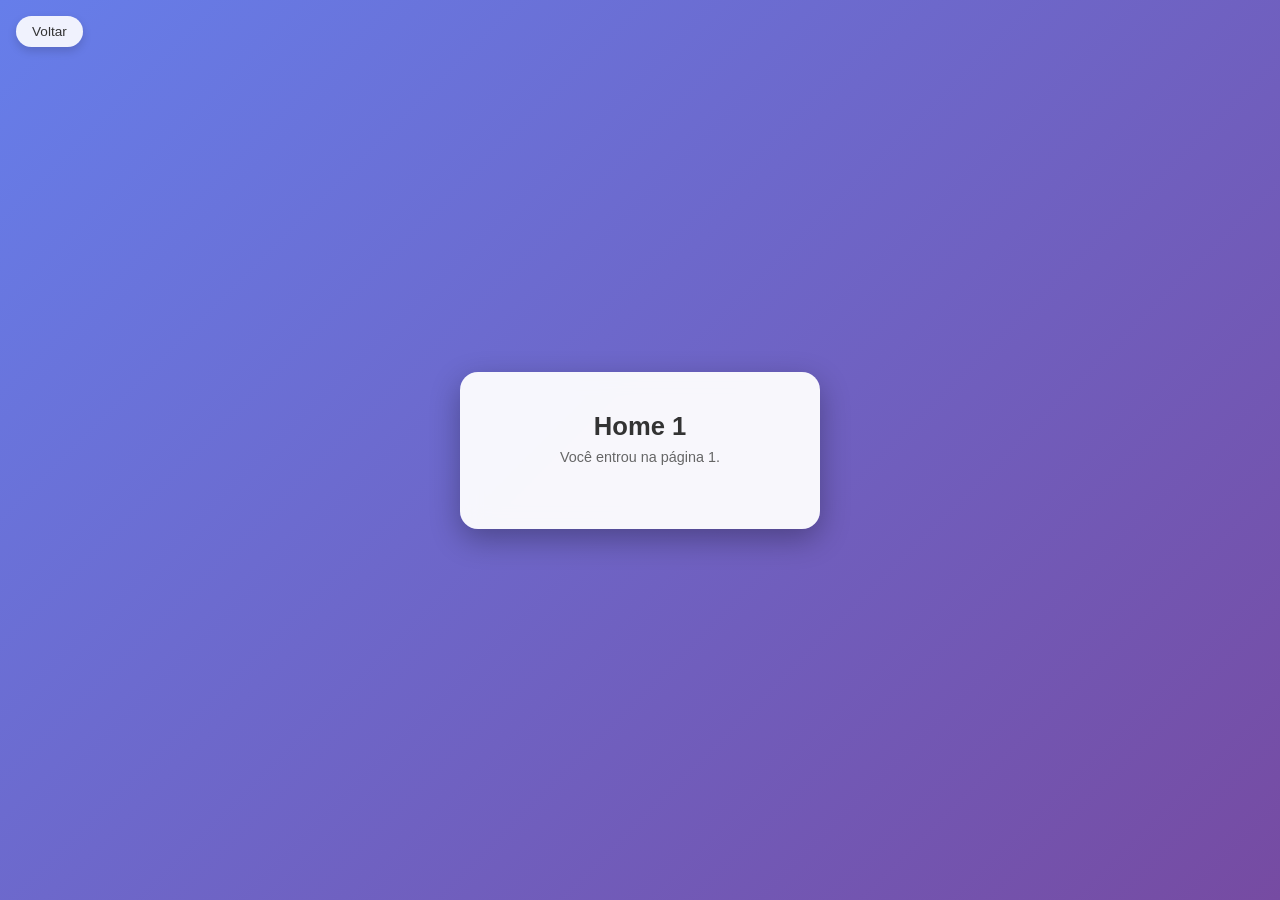
==== login_local/home1.html @ 9f34193f "feat: Adição do botão de voltar" ====
<!DOCTYPE html>
<html lang="pt-BR">
<head>
  <meta charset="UTF-8" />
  <title>Home 1</title>
  <link rel="stylesheet" href="style.css" />
</head>
<body>
  <a href="login.html" class="back-btn">Voltar</a>
  <div class="login-card">
    <h2>Home 1</h2>
    <p>Você entrou na página 1.</p>
  </div>
</body>
</html>
---- login_local/style.css ----
* {
  margin: 0;
  padding: 0;
  box-sizing: border-box;
}

body {
  font-family: "Segoe UI", sans-serif;
  background: linear-gradient(135deg, #667eea 0%, #764ba2 100%);
  height: 100vh;
  display: flex;
  justify-content: center;
  align-items: center;
  overflow: hidden;
}

.login-card {
  width: 360px;
  padding: 40px 30px;
  background: rgba(255, 255, 255, 0.95);
  border-radius: 18px;
  box-shadow: 0 10px 30px rgba(0, 0, 0, 0.3);
  backdrop-filter: blur(10px);
  text-align: center;
  animation: floatUp 1s ease-out forwards;
  opacity: 0;
}

@keyframes floatUp {
  0% {
    transform: translateY(50px) scale(0.95);
    opacity: 0;
  }
  100% {
    transform: translateY(0) scale(1);
    opacity: 1;
  }
}

.login-card h2 {
  margin-bottom: 8px;
  color: #333;
  font-size: 1.6rem;
  font-weight: 600;
}

.login-card p {
  color: #666;
  font-size: 0.9rem;
  margin-bottom: 24px;
}

.input-group {
  margin-bottom: 16px;
  position: relative;
}

.input-group input {
  width: 100%;
  padding: 12px 16px;
  border: none;
  border-bottom: 2px solid #ddd;
  border-radius: 4px;
  background: #f8f9fa;
  font-size: 1rem;
  outline: none;
  transition: all 0.3s ease;
}

.input-group input:focus {
  border-bottom-color: #667eea;
  background: #fff;
  box-shadow: 0 0 0 4px rgba(102, 126, 234, 0.15);
}

.input-group label {
  position: absolute;
  top: 12px;
  left: 16px;
  color: #999;
  font-size: 1rem;
  pointer-events: none;
  transition: all 0.3s ease;
}

.input-group input:focus + label,
.input-group input:not(:placeholder-shown) + label {
  top: -10px;
  font-size: 0.8rem;
  color: #667eea;
}

.btn {
  width: 100%;
  padding: 12px 0;
  margin-top: 10px;
  background: linear-gradient(45deg, #667eea, #764ba2);
  color: white;
  border: none;
  border-radius: 30px;
  font-size: 1rem;
  font-weight: 500;
  cursor: pointer;
  transition: all 0.3s ease;
}

.btn:hover {
  transform: translateY(-2px);
  box-shadow: 0 8px 20px rgba(102, 126, 234, 0.4);
}

.btn:active {
  transform: translateY(0);
}

.links {
  margin-top: 16px;
  font-size: 0.9rem;
}

.links a {
  color: #667eea;
  text-decoration: none;
  margin: 0 8px;
  transition: color 0.2s ease;
}

.links a:hover {
  text-decoration: underline;
}

.msg {
  margin-top: 10px;
  font-size: 0.85rem;
  color: #b00020;
}

/* Admin local */

.admin-box {
  margin-top: 20px;
  padding-top: 12px;
  border-top: 1px solid #eee;
  text-align: left;
}

.admin-box h3 {
  font-size: 0.95rem;
  margin-bottom: 8px;
  color: #444;
}

.btn-small {
  padding: 6px 10px;
  margin-right: 6px;
  margin-bottom: 8px;
  border-radius: 12px;
  border: none;
  background: #e0e7ff;
  color: #333;
  font-size: 0.8rem;
  cursor: pointer;
  transition: background 0.2s ease;
}

.btn-small:hover {
  background: #c7d2ff;
}

.btn-danger {
  background: #fee2e2;
  color: #b91c1c;
}

.btn-danger:hover {
  background: #fecaca;
}

#listaUsuarios {
  list-style: none;
  font-size: 0.8rem;
  margin-top: 6px;
  max-height: 100px;
  overflow-y: auto;
}

#listaUsuarios li {
  color: #555;
}

/* Botão de voltar */

.back-btn {
  position: fixed;
  top: 16px;
  left: 16px;
  padding: 8px 16px;
  background: rgba(255, 255, 255, 0.9);
  border-radius: 999px;
  border: none;
  font-size: 0.85rem;
  color: #333;
  cursor: pointer;
  box-shadow: 0 4px 10px rgba(0, 0, 0, 0.15);
  text-decoration: none;
  transition: background 0.2s ease, transform 0.1s ease;
}

.back-btn:hover {
  background: #eef2ff;
  transform: translateY(-1px);
}
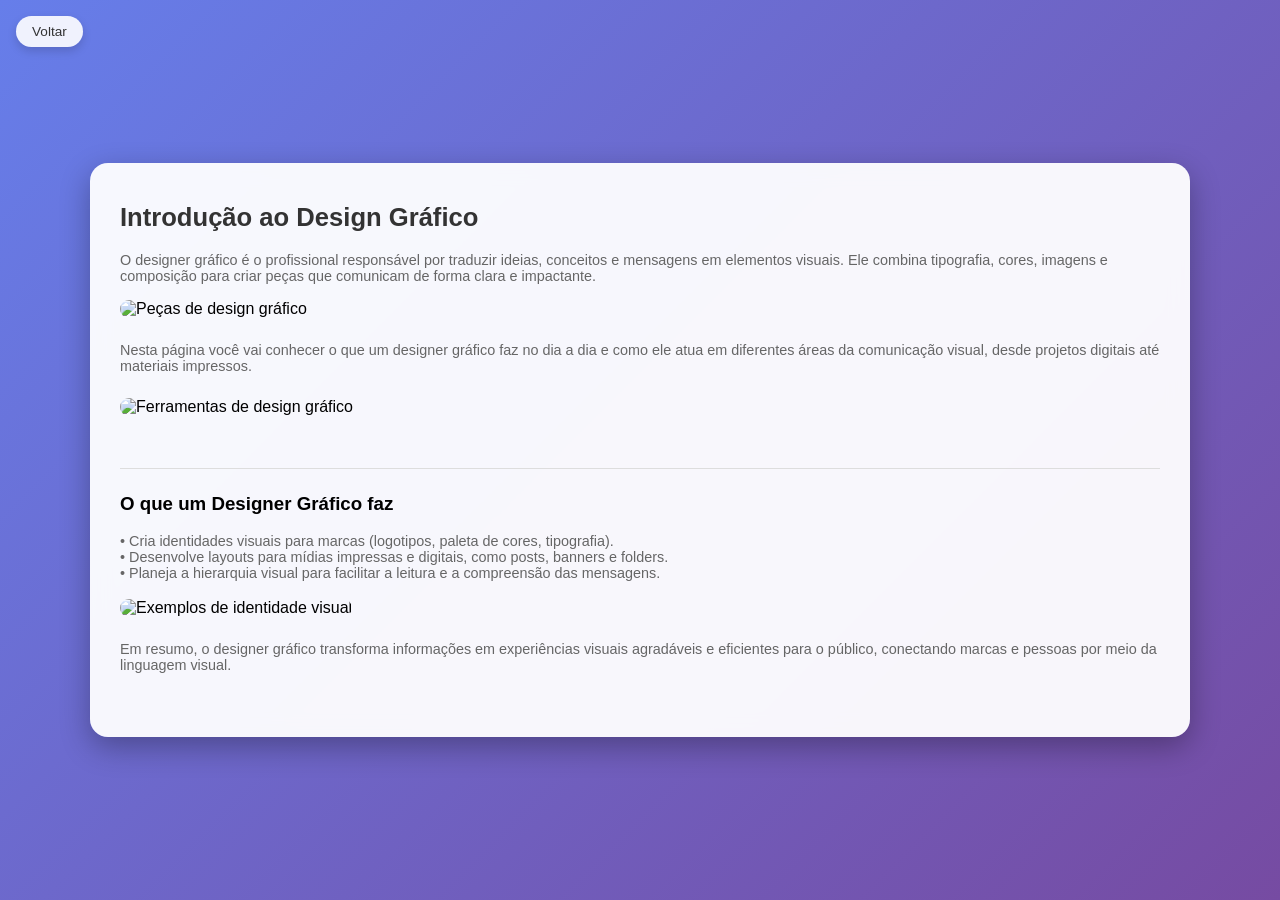
==== commit 3f92378b: "perf : fiz mudanças nos arquivos, onde cada arquivo com nome home teve alterações para melhorar a pa" ====
--- a/login_local/home1.html
+++ b/login_local/home1.html
@@ -2,14 +2,57 @@
 <html lang="pt-BR">
 <head>
   <meta charset="UTF-8" />
-  <title>Home 1</title>
+  <title>Home 1 – Design Gráfico</title>
   <link rel="stylesheet" href="style.css" />
 </head>
 <body>
-  <a href="login.html" class="back-btn">Voltar</a>
-  <div class="login-card">
-    <h2>Home 1</h2>
-    <p>Você entrou na página 1.</p>
+  <a href="index.html" class="back-btn">Voltar</a>
+
+  <div class="login-card home-card">
+    <h2 style="margin-bottom: 20px;">Introdução ao Design Gráfico</h2>
+
+    <p style="margin-bottom: 16px;">
+      O designer gráfico é o profissional responsável por traduzir ideias, conceitos
+      e mensagens em elementos visuais. Ele combina tipografia, cores, imagens e
+      composição para criar peças que comunicam de forma clara e impactante.
+    </p>
+
+    <!-- IMAGEM 1 -->
+    <img src="img/home1-1.jpg"
+         alt="Peças de design gráfico"
+         style="width: 100%; max-height: 260px; object-fit: cover; border-radius: 12px; margin-bottom: 24px;" />
+
+    <p style="margin-bottom: 24px;">
+      Nesta página você vai conhecer o que um designer gráfico faz no dia a dia e
+      como ele atua em diferentes áreas da comunicação visual, desde projetos digitais
+      até materiais impressos.
+    </p>
+
+    <!-- IMAGEM 2 -->
+    <img src="img/home1-2.jpg"
+         alt="Ferramentas de design gráfico"
+         style="width: 100%; max-height: 260px; object-fit: cover; border-radius: 12px; margin-bottom: 28px;" />
+
+    <hr style="margin: 24px 0; border: none; border-top: 1px solid #ddd;" />
+
+    <h3 style="margin-bottom: 18px;">O que um Designer Gráfico faz</h3>
+
+    <p style="margin-bottom: 18px;">
+      • Cria identidades visuais para marcas (logotipos, paleta de cores, tipografia).<br>
+      • Desenvolve layouts para mídias impressas e digitais, como posts, banners e folders.<br>
+      • Planeja a hierarquia visual para facilitar a leitura e a compreensão das mensagens.
+    </p>
+
+    <!-- IMAGEM 3 -->
+    <img src="img/home1-3.jpg"
+         alt="Exemplos de identidade visual"
+         style="width: 100%; max-height: 260px; object-fit: cover; border-radius: 12px; margin-bottom: 24px;" />
+
+    <p>
+      Em resumo, o designer gráfico transforma informações em experiências visuais
+      agradáveis e eficientes para o público, conectando marcas e pessoas por meio
+      da linguagem visual.
+    </p>
   </div>
 </body>
 </html>
--- a/login_local/style.css
+++ b/login_local/style.css
@@ -13,6 +13,8 @@
   align-items: center;
   overflow: hidden;
 }
+
+/* CARD DO LOGIN (e base para as homes) */
 
 .login-card {
   width: 360px;
@@ -50,6 +52,8 @@
   margin-bottom: 24px;
 }
 
+/* inputs do login */
+
 .input-group {
   margin-bottom: 16px;
   position: relative;
@@ -90,6 +94,8 @@
   color: #667eea;
 }
 
+/* botões grandes */
+
 .btn {
   width: 100%;
   padding: 12px 0;
@@ -135,7 +141,7 @@
   color: #b00020;
 }
 
-/* Admin local */
+/* Admin local (lista/limpar usuários) */
 
 .admin-box {
   margin-top: 20px;
@@ -188,7 +194,7 @@
   color: #555;
 }
 
-/* Botão de voltar */
+/* Botão de voltar usado em login e homes */
 
 .back-btn {
   position: fixed;
@@ -209,4 +215,29 @@
 .back-btn:hover {
   background: #eef2ff;
   transform: translateY(-1px);
+}
+
+/* Card das homes: bem maior, com textos em coluna e espaço para imagens */
+
+.home-card {
+  width: 90%;
+  max-width: 1100px;
+  text-align: left;
+}
+
+/* responsivo simples */
+
+@media (max-width: 768px) {
+  body {
+    align-items: flex-start;
+  }
+
+  .login-card {
+    width: 90%;
+    margin-top: 40px;
+  }
+
+  .home-card {
+    width: 95%;
+  }
 }
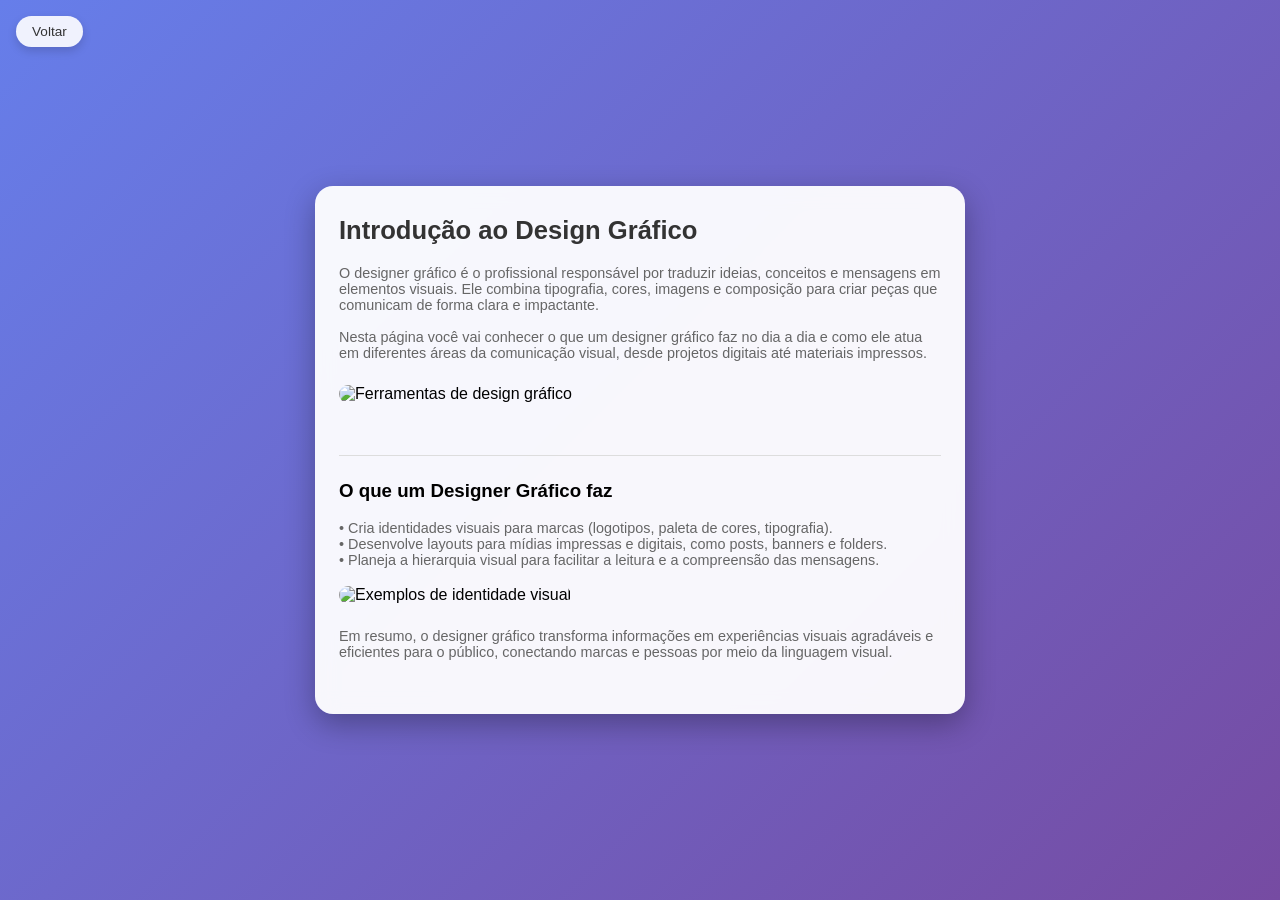
==== commit 1363da67: "refractor:Mudei somente a estrutura" ====
--- a/login_local/home1.html
+++ b/login_local/home1.html
@@ -16,12 +16,6 @@
       e mensagens em elementos visuais. Ele combina tipografia, cores, imagens e
       composição para criar peças que comunicam de forma clara e impactante.
     </p>
-
-    <!-- IMAGEM 1 -->
-    <img src="img/home1-1.jpg"
-         alt="Peças de design gráfico"
-         style="width: 100%; max-height: 260px; object-fit: cover; border-radius: 12px; margin-bottom: 24px;" />
-
     <p style="margin-bottom: 24px;">
       Nesta página você vai conhecer o que um designer gráfico faz no dia a dia e
       como ele atua em diferentes áreas da comunicação visual, desde projetos digitais
--- a/login_local/style.css
+++ b/login_local/style.css
@@ -11,7 +11,7 @@
   display: flex;
   justify-content: center;
   align-items: center;
-  overflow: hidden;
+  overflow: hidden;          /* volta a não ter scroll na página toda */
 }
 
 /* CARD DO LOGIN (e base para as homes) */
@@ -24,13 +24,13 @@
   box-shadow: 0 10px 30px rgba(0, 0, 0, 0.3);
   backdrop-filter: blur(10px);
   text-align: center;
-  animation: floatUp 1s ease-out forwards;
+  animation: floatUp 0.8s ease-out forwards;
   opacity: 0;
 }
 
 @keyframes floatUp {
   0% {
-    transform: translateY(50px) scale(0.95);
+    transform: translateY(30px) scale(0.97);
     opacity: 0;
   }
   100% {
@@ -217,13 +217,16 @@
   transform: translateY(-1px);
 }
 
-/* Card das homes: bem maior, com textos em coluna e espaço para imagens */
+/* Card das homes: um pouco menor que antes */
 
 .home-card {
-  width: 90%;
-  max-width: 1100px;
+  width: 70%;         /* reduz largura */
+  max-width: 650px;   /* antes era 1100px */
   text-align: left;
-}
+  max-height: 800px;  /* altura máxima do retângulo */
+  padding: 30px 24px; /* um pouco menos de padding pra ficar mais compacto */
+}
+
 
 /* responsivo simples */
 
@@ -238,6 +241,6 @@
   }
 
   .home-card {
-    width: 95%;
+    width: 90%;
   }
 }
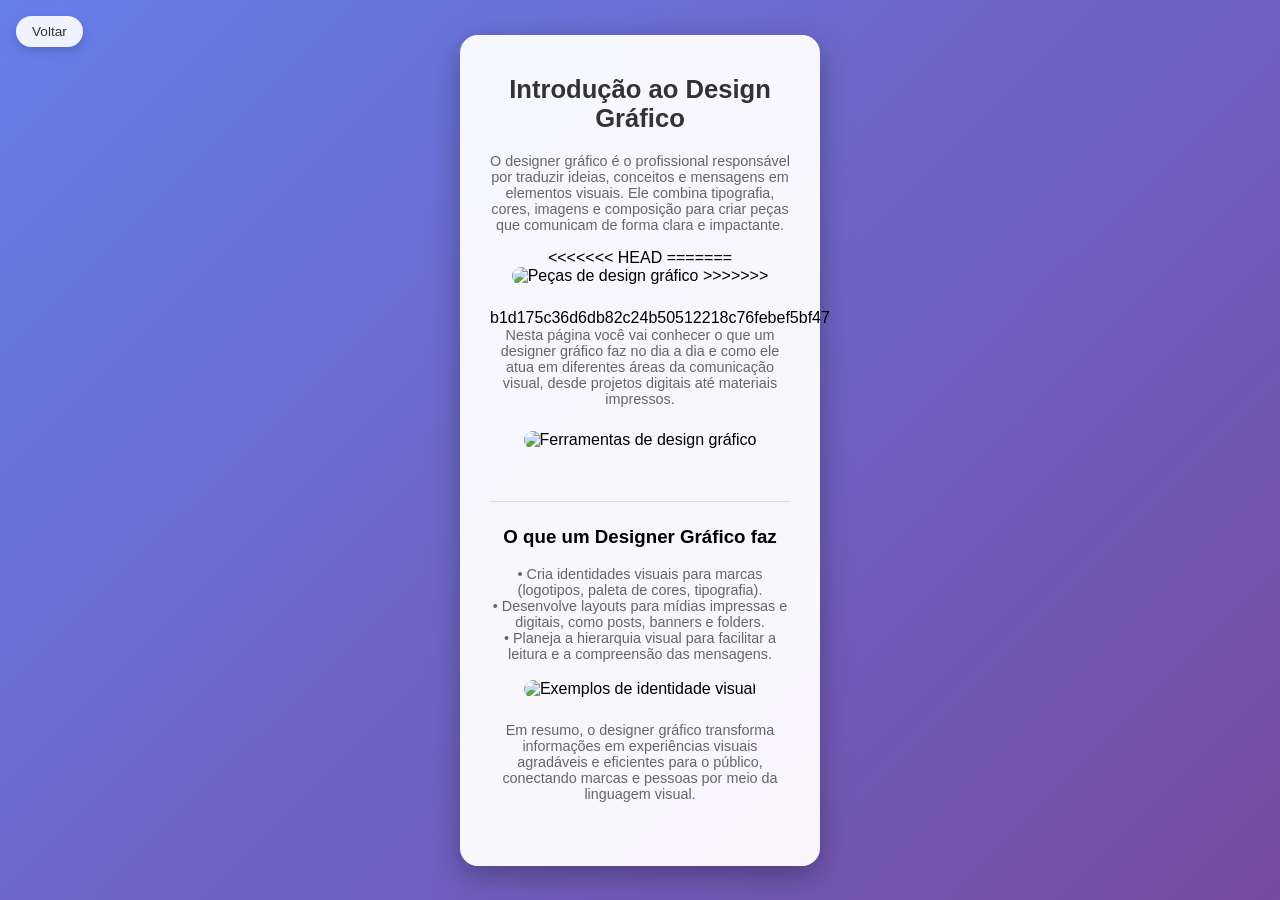
==== commit 7cda6cc7: "fix: reduz altura e largura dos cards das homes" ====
--- a/login_local/home1.html
+++ b/login_local/home1.html
@@ -16,6 +16,15 @@
       e mensagens em elementos visuais. Ele combina tipografia, cores, imagens e
       composição para criar peças que comunicam de forma clara e impactante.
     </p>
+<<<<<<< HEAD
+=======
+
+    <!-- IMAGEM 1 -->
+    <img src="img/home1-1.jpg"
+         alt="Peças de design gráfico"
+         style="width: 100%; max-height: 260px; object-fit: cover; border-radius: 12px; margin-bottom: 24px;" />
+
+>>>>>>> b1d175c36d6db82c24b50512218c76febef5bf47
     <p style="margin-bottom: 24px;">
       Nesta página você vai conhecer o que um designer gráfico faz no dia a dia e
       como ele atua em diferentes áreas da comunicação visual, desde projetos digitais
--- a/login_local/style.css
+++ b/login_local/style.css
@@ -217,6 +217,7 @@
   transform: translateY(-1px);
 }
 
+<<<<<<< HEAD
 /* Card das homes: um pouco menor que antes */
 
 .home-card {
@@ -228,6 +229,16 @@
 }
 
 
+=======
+/* Card das homes: bem maior, com textos em coluna e espaço para imagens */
+
+.home-card {
+  width: 90%;
+  max-width: 1100px;
+  text-align: left;
+}
+
+>>>>>>> b1d175c36d6db82c24b50512218c76febef5bf47
 /* responsivo simples */
 
 @media (max-width: 768px) {
@@ -241,6 +252,10 @@
   }
 
   .home-card {
+<<<<<<< HEAD
     width: 90%;
+=======
+    width: 95%;
+>>>>>>> b1d175c36d6db82c24b50512218c76febef5bf47
   }
 }
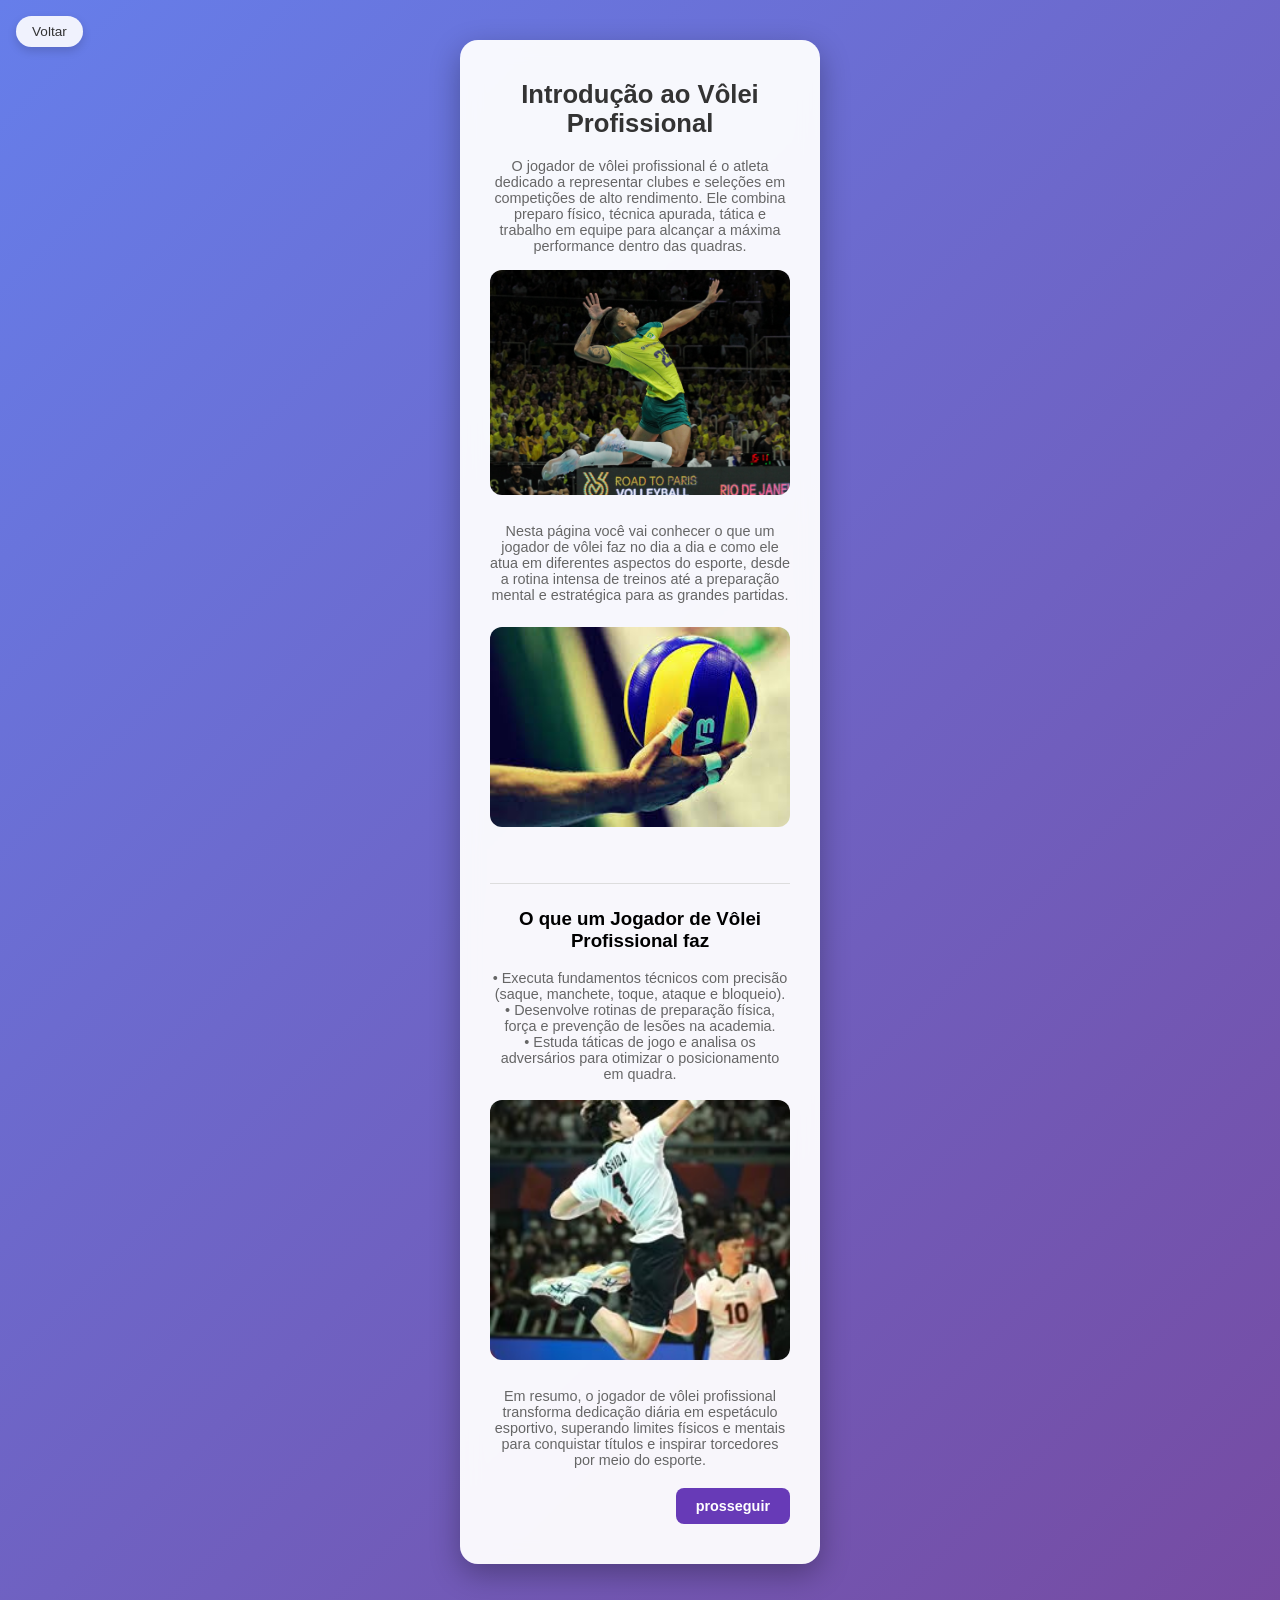
==== commit 8a229194: "(eu fiz as minhas paginas do que eu quero trabalhar e ajustei o css q tava tendo problema com a espa" ====
--- a/login_local/home1.html
+++ b/login_local/home1.html
@@ -2,60 +2,61 @@
 <html lang="pt-BR">
 <head>
   <meta charset="UTF-8" />
-  <title>Home 1 – Design Gráfico</title>
+  <title>Jogador de Vôlei Profissional</title>
   <link rel="stylesheet" href="style.css" />
 </head>
 <body>
   <a href="index.html" class="back-btn">Voltar</a>
 
   <div class="login-card home-card">
-    <h2 style="margin-bottom: 20px;">Introdução ao Design Gráfico</h2>
+    <h2 style="margin-bottom: 20px;">Introdução ao Vôlei Profissional</h2>
 
     <p style="margin-bottom: 16px;">
-      O designer gráfico é o profissional responsável por traduzir ideias, conceitos
-      e mensagens em elementos visuais. Ele combina tipografia, cores, imagens e
-      composição para criar peças que comunicam de forma clara e impactante.
+      O jogador de vôlei profissional é o atleta dedicado a representar clubes e seleções
+      em competições de alto rendimento. Ele combina preparo físico, técnica apurada,
+      tática e trabalho em equipe para alcançar a máxima performance dentro das quadras.
     </p>
-<<<<<<< HEAD
-=======
 
-    <!-- IMAGEM 1 -->
-    <img src="img/home1-1.jpg"
-         alt="Peças de design gráfico"
+    <img src="./oo.jpg"
+         alt="Jogador de vôlei profissional em quadra"
          style="width: 100%; max-height: 260px; object-fit: cover; border-radius: 12px; margin-bottom: 24px;" />
 
->>>>>>> b1d175c36d6db82c24b50512218c76febef5bf47
     <p style="margin-bottom: 24px;">
-      Nesta página você vai conhecer o que um designer gráfico faz no dia a dia e
-      como ele atua em diferentes áreas da comunicação visual, desde projetos digitais
-      até materiais impressos.
+      Nesta página você vai conhecer o que um jogador de vôlei faz no dia a dia e
+      como ele atua em diferentes aspectos do esporte, desde a rotina intensa de treinos
+      até a preparação mental e estratégica para as grandes partidas.
     </p>
 
-    <!-- IMAGEM 2 -->
-    <img src="img/home1-2.jpg"
-         alt="Ferramentas de design gráfico"
+    <img src="./o.jpg"
+         alt="Treinamento e equipamentos de vôlei"
          style="width: 100%; max-height: 260px; object-fit: cover; border-radius: 12px; margin-bottom: 28px;" />
 
     <hr style="margin: 24px 0; border: none; border-top: 1px solid #ddd;" />
 
-    <h3 style="margin-bottom: 18px;">O que um Designer Gráfico faz</h3>
+    <h3 style="margin-bottom: 18px;">O que um Jogador de Vôlei Profissional faz</h3>
 
     <p style="margin-bottom: 18px;">
-      • Cria identidades visuais para marcas (logotipos, paleta de cores, tipografia).<br>
-      • Desenvolve layouts para mídias impressas e digitais, como posts, banners e folders.<br>
-      • Planeja a hierarquia visual para facilitar a leitura e a compreensão das mensagens.
+      • Executa fundamentos técnicos com precisão (saque, manchete, toque, ataque e bloqueio).<br>
+      • Desenvolve rotinas de preparação física, força e prevenção de lesões na academia.<br>
+      • Estuda táticas de jogo e analisa os adversários para otimizar o posicionamento em quadra.
     </p>
 
-    <!-- IMAGEM 3 -->
-    <img src="img/home1-3.jpg"
-         alt="Exemplos de identidade visual"
+    <img src="./ooo.jpg"
+         alt="Atletas comemorando ponto na partida"
          style="width: 100%; max-height: 260px; object-fit: cover; border-radius: 12px; margin-bottom: 24px;" />
 
-    <p>
-      Em resumo, o designer gráfico transforma informações em experiências visuais
-      agradáveis e eficientes para o público, conectando marcas e pessoas por meio
-      da linguagem visual.
-    </p>
+    <div style="display: flex; flex-direction: column; gap: 20px;">
+      <p style="margin: 0;">
+        Em resumo, o jogador de vôlei profissional transforma dedicação diária em espetáculo esportivo,
+        superando limites físicos e mentais para conquistar títulos e inspirar torcedores por meio do esporte.
+      </p>
+      
+      <a href="./principal.html" 
+         style="display: inline-block; align-self: flex-end; background-color: #673ab7; color: white; text-decoration: none; padding: 10px 20px; font-size: 0.9rem; border-radius: 8px; font-weight: bold; text-align: center;">
+         prosseguir
+      </a>
+    </div>
+
   </div>
 </body>
 </html>
--- a/login_local/style.css
+++ b/login_local/style.css
@@ -7,17 +7,17 @@
 body {
   font-family: "Segoe UI", sans-serif;
   background: linear-gradient(135deg, #667eea 0%, #764ba2 100%);
-  height: 100vh;
+  min-height: 100vh; /* Permite que o fundo cresça se o conteúdo for maior que a tela */
   display: flex;
   justify-content: center;
   align-items: center;
-  overflow: hidden;          /* volta a não ter scroll na página toda */
+  padding: 40px 10px; /* Espaço de segurança para o card não colar nas bordas da tela */
 }
 
 /* CARD DO LOGIN (e base para as homes) */
-
 .login-card {
-  width: 360px;
+  width: 100%;
+  max-width: 360px; /* Garante que o login não estoure */
   padding: 40px 30px;
   background: rgba(255, 255, 255, 0.95);
   border-radius: 18px;
@@ -53,7 +53,6 @@
 }
 
 /* inputs do login */
-
 .input-group {
   margin-bottom: 16px;
   position: relative;
@@ -95,7 +94,6 @@
 }
 
 /* botões grandes */
-
 .btn {
   width: 100%;
   padding: 12px 0;
@@ -141,8 +139,7 @@
   color: #b00020;
 }
 
-/* Admin local (lista/limpar usuários) */
-
+/* Admin local */
 .admin-box {
   margin-top: 20px;
   padding-top: 12px;
@@ -194,8 +191,7 @@
   color: #555;
 }
 
-/* Botão de voltar usado em login e homes */
-
+/* Botão de voltar */
 .back-btn {
   position: fixed;
   top: 16px;
@@ -210,52 +206,10 @@
   box-shadow: 0 4px 10px rgba(0, 0, 0, 0.15);
   text-decoration: none;
   transition: background 0.2s ease, transform 0.1s ease;
+  z-index: 10; /* Garante que o botão fique sempre visível sobre o conteúdo */
 }
 
 .back-btn:hover {
-  background: #eef2ff;
-  transform: translateY(-1px);
-}
-
-<<<<<<< HEAD
-/* Card das homes: um pouco menor que antes */
-
-.home-card {
-  width: 70%;         /* reduz largura */
-  max-width: 650px;   /* antes era 1100px */
-  text-align: left;
-  max-height: 800px;  /* altura máxima do retângulo */
-  padding: 30px 24px; /* um pouco menos de padding pra ficar mais compacto */
-}
-
-
-=======
-/* Card das homes: bem maior, com textos em coluna e espaço para imagens */
-
-.home-card {
-  width: 90%;
-  max-width: 1100px;
-  text-align: left;
-}
-
->>>>>>> b1d175c36d6db82c24b50512218c76febef5bf47
-/* responsivo simples */
-
-@media (max-width: 768px) {
-  body {
-    align-items: flex-start;
-  }
-
-  .login-card {
-    width: 90%;
-    margin-top: 40px;
-  }
-
-  .home-card {
-<<<<<<< HEAD
-    width: 90%;
-=======
-    width: 95%;
->>>>>>> b1d175c36d6db82c24b50512218c76febef5bf47
-  }
+  background: rgba(255, 255, 255, 1);
+  transform: translateY(-2px);
 }
